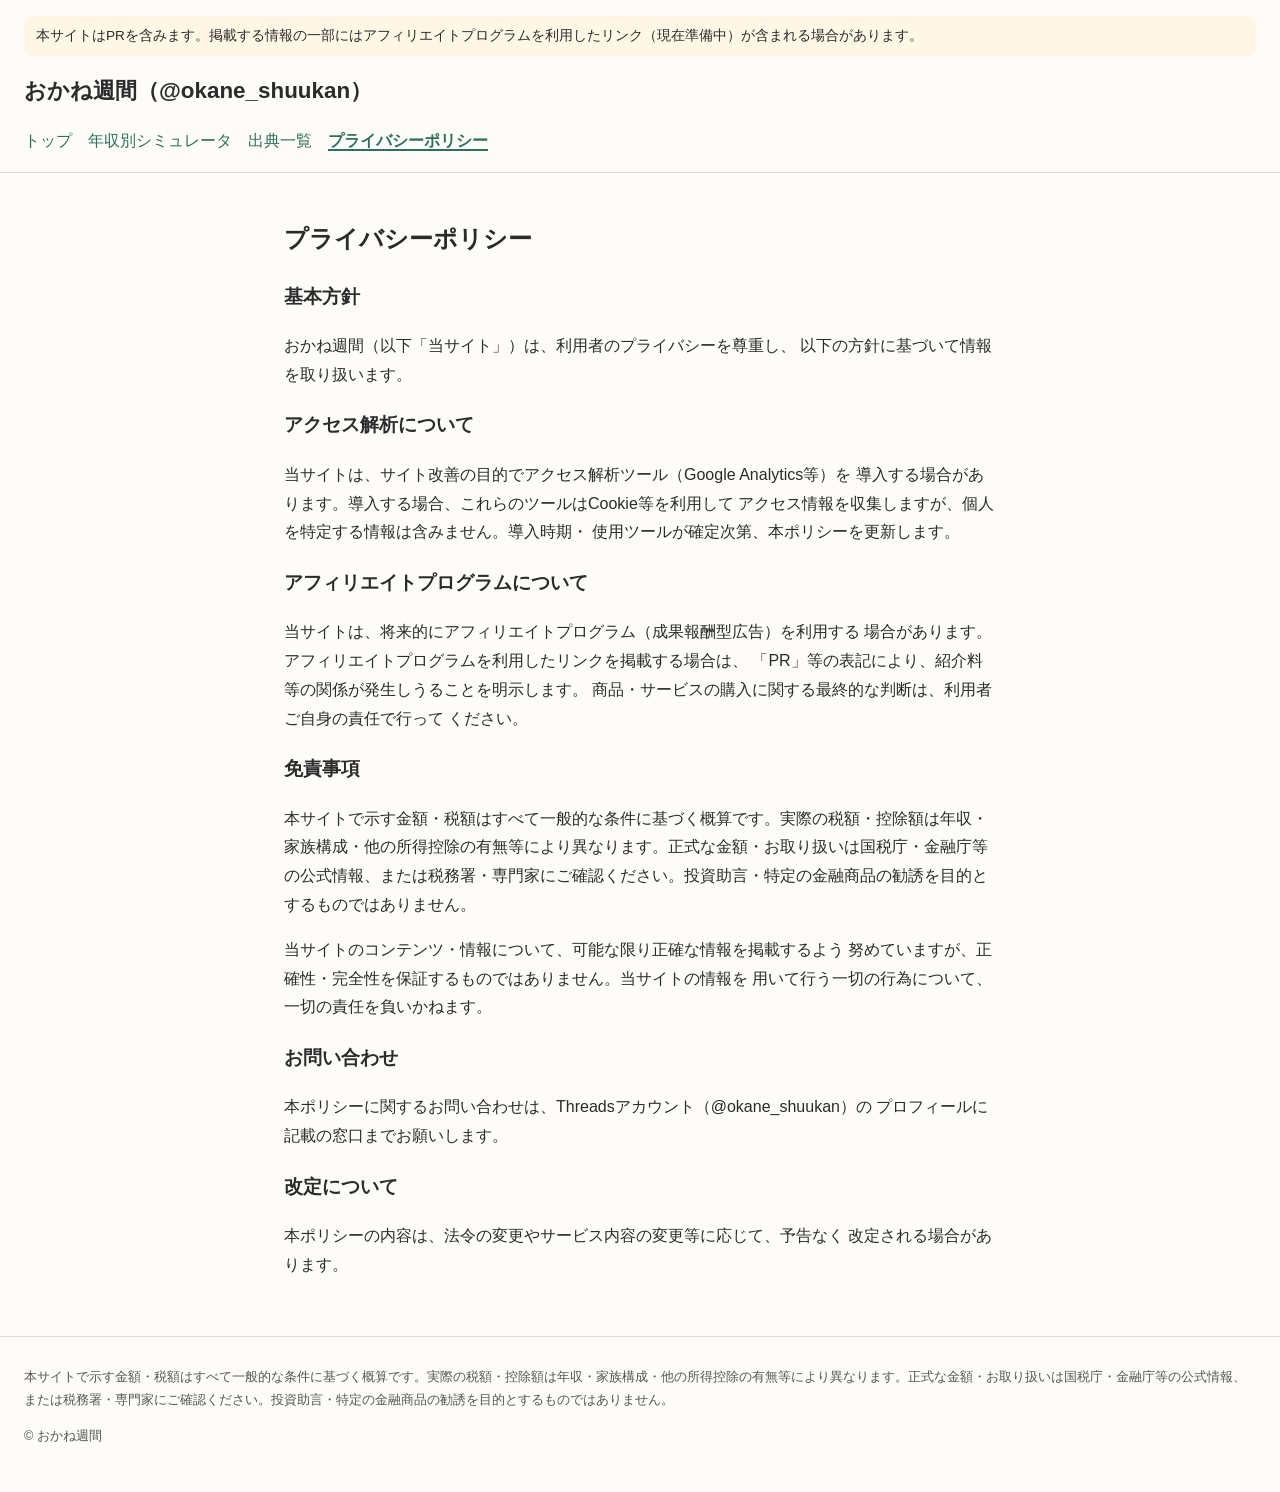
==== privacy.html @ e0138ebd "Initial commit: おかね週間 site" ====
<!DOCTYPE html>
<html lang="ja">
<head>
<meta charset="UTF-8">
<meta name="viewport" content="width=device-width, initial-scale=1.0">
<title>プライバシーポリシー｜おかね週間</title>
<link rel="stylesheet" href="css/style.css">
</head>
<body>
<header class="site-header">
  <p class="pr-banner">本サイトはPRを含みます。掲載する情報の一部にはアフィリエイトプログラムを利用したリンク（現在準備中）が含まれる場合があります。</p>
  <h1><a href="index.html">おかね週間（@okane_shuukan）</a></h1>
  <nav>
    <ul>
      <li><a href="index.html">トップ</a></li>
      <li><a href="simulator.html">年収別シミュレータ</a></li>
      <li><a href="sources.html">出典一覧</a></li>
      <li><a href="privacy.html" class="active">プライバシーポリシー</a></li>
    </ul>
  </nav>
</header>
<main>
  <section class="privacy">
    <h2>プライバシーポリシー</h2>

    <h3>基本方針</h3>
    <p>おかね週間（以下「当サイト」）は、利用者のプライバシーを尊重し、
    以下の方針に基づいて情報を取り扱います。</p>

    <h3>アクセス解析について</h3>
    <p>当サイトは、サイト改善の目的でアクセス解析ツール（Google Analytics等）を
    導入する場合があります。導入する場合、これらのツールはCookie等を利用して
    アクセス情報を収集しますが、個人を特定する情報は含みません。導入時期・
    使用ツールが確定次第、本ポリシーを更新します。</p>

    <h3>アフィリエイトプログラムについて</h3>
    <p>当サイトは、将来的にアフィリエイトプログラム（成果報酬型広告）を利用する
    場合があります。アフィリエイトプログラムを利用したリンクを掲載する場合は、
    「PR」等の表記により、紹介料等の関係が発生しうることを明示します。
    商品・サービスの購入に関する最終的な判断は、利用者ご自身の責任で行って
    ください。</p>

    <h3>免責事項</h3>
    <p>本サイトで示す金額・税額はすべて一般的な条件に基づく概算です。実際の税額・控除額は年収・家族構成・他の所得控除の有無等により異なります。正式な金額・お取り扱いは国税庁・金融庁等の公式情報、または税務署・専門家にご確認ください。投資助言・特定の金融商品の勧誘を目的とするものではありません。</p>
    <p>当サイトのコンテンツ・情報について、可能な限り正確な情報を掲載するよう
    努めていますが、正確性・完全性を保証するものではありません。当サイトの情報を
    用いて行う一切の行為について、一切の責任を負いかねます。</p>

    <h3>お問い合わせ</h3>
    <p>本ポリシーに関するお問い合わせは、Threadsアカウント（@okane_shuukan）の
    プロフィールに記載の窓口までお願いします。</p>

    <h3>改定について</h3>
    <p>本ポリシーの内容は、法令の変更やサービス内容の変更等に応じて、予告なく
    改定される場合があります。</p>
  </section>

</main>
<footer class="site-footer">
  <p class="disclaimer">本サイトで示す金額・税額はすべて一般的な条件に基づく概算です。実際の税額・控除額は年収・家族構成・他の所得控除の有無等により異なります。正式な金額・お取り扱いは国税庁・金融庁等の公式情報、または税務署・専門家にご確認ください。投資助言・特定の金融商品の勧誘を目的とするものではありません。</p>
  <p class="copyright">&copy; おかね週間</p>
</footer>
</body>
</html>
---- css/style.css ----
:root {
  --color-text: #2b2b2b;
  --color-bg: #fdfcf9;
  --color-accent: #2f6f5e;
  --color-border: #e2ddd2;
  --color-notice-bg: #fff7e6;
}

* {
  box-sizing: border-box;
}

body {
  margin: 0;
  font-family: "Hiragino Sans", "Yu Gothic", "Noto Sans JP", sans-serif;
  color: var(--color-text);
  background: var(--color-bg);
  line-height: 1.8;
}

a {
  color: var(--color-accent);
}

.site-header {
  border-bottom: 1px solid var(--color-border);
  padding: 0.5rem 1.5rem 1rem;
}

.pr-banner {
  background: var(--color-notice-bg);
  padding: 0.5rem 0.75rem;
  border-radius: 6px;
  font-size: 0.85rem;
  margin: 0.5rem 0;
}

.site-header h1 {
  font-size: 1.4rem;
}

.site-header h1 a {
  text-decoration: none;
  color: var(--color-text);
}

nav ul {
  list-style: none;
  display: flex;
  flex-wrap: wrap;
  gap: 1rem;
  padding: 0;
  margin: 0.5rem 0 0;
}

nav a {
  text-decoration: none;
}

nav a.active {
  font-weight: bold;
  border-bottom: 2px solid var(--color-accent);
}

main {
  max-width: 760px;
  margin: 0 auto;
  padding: 1.5rem;
}

.hero, .features, .cards, .notice, .sources, .simulator, .privacy {
  margin-bottom: 2rem;
}

.cards {
  display: flex;
  flex-wrap: wrap;
  gap: 1rem;
}

.card {
  display: block;
  flex: 1 1 260px;
  border: 1px solid var(--color-border);
  border-radius: 8px;
  padding: 1rem;
  text-decoration: none;
  color: var(--color-text);
}

.card h3 {
  margin-top: 0;
  color: var(--color-accent);
}

.notice {
  background: var(--color-notice-bg);
  border-radius: 8px;
  padding: 1rem 1.25rem;
}

table.sources-table {
  width: 100%;
  border-collapse: collapse;
}

.sources-table th, .sources-table td {
  border: 1px solid var(--color-border);
  padding: 0.5rem 0.75rem;
  text-align: left;
  font-size: 0.9rem;
  word-break: break-all;
}

form#sim-form {
  display: grid;
  gap: 0.5rem 1rem;
  grid-template-columns: max-content 1fr;
  align-items: center;
  max-width: 480px;
  margin: 1rem 0;
}

#sim-result {
  border: 1px solid var(--color-border);
  border-radius: 8px;
  padding: 1rem 1.25rem;
  margin-top: 1rem;
}

#sim-result dl {
  display: grid;
  grid-template-columns: max-content 1fr;
  gap: 0.25rem 1rem;
}

#sim-result dt {
  font-weight: bold;
}

.affiliate-pending {
  margin-top: 1.5rem;
}

.affiliate-list li {
  color: #777;
}

.affiliate-note {
  font-size: 0.85rem;
  color: #777;
}

.site-footer {
  border-top: 1px solid var(--color-border);
  padding: 1rem 1.5rem 2rem;
  font-size: 0.8rem;
  color: #555;
}
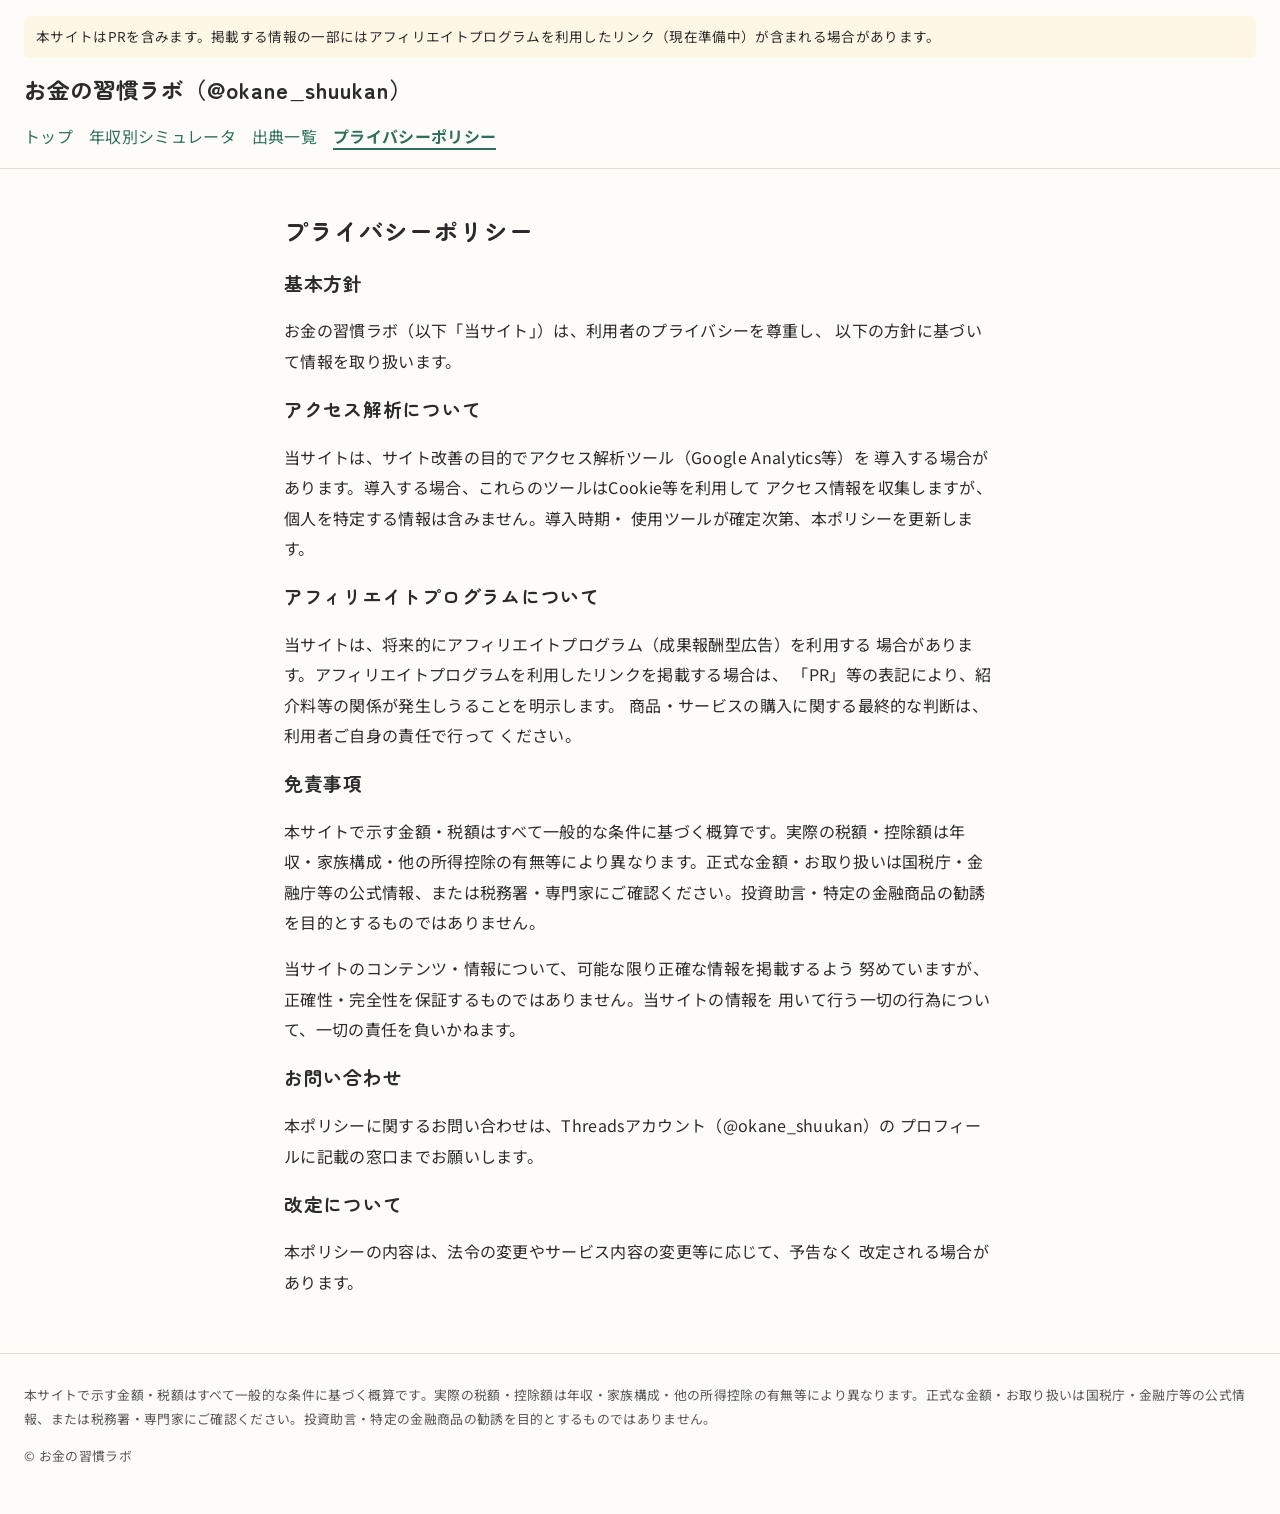
==== commit 66fdf623: "サイト名の誤変換を修正しGoogle Fontsを導入 「おかね週間」は誤変換のため正式ブランド名「お金の習慣ラボ」に修正。 本文はNoto Sans JP、見出し・サイト名はZen Maru Got" ====
--- a/privacy.html
+++ b/privacy.html
@@ -3,13 +3,13 @@
 <head>
 <meta charset="UTF-8">
 <meta name="viewport" content="width=device-width, initial-scale=1.0">
-<title>プライバシーポリシー｜おかね週間</title>
+<title>プライバシーポリシー｜お金の習慣ラボ</title>
 <link rel="stylesheet" href="css/style.css">
 </head>
 <body>
 <header class="site-header">
   <p class="pr-banner">本サイトはPRを含みます。掲載する情報の一部にはアフィリエイトプログラムを利用したリンク（現在準備中）が含まれる場合があります。</p>
-  <h1><a href="index.html">おかね週間（@okane_shuukan）</a></h1>
+  <h1><a href="index.html">お金の習慣ラボ（@okane_shuukan）</a></h1>
   <nav>
     <ul>
       <li><a href="index.html">トップ</a></li>
@@ -24,7 +24,7 @@
     <h2>プライバシーポリシー</h2>
 
     <h3>基本方針</h3>
-    <p>おかね週間（以下「当サイト」）は、利用者のプライバシーを尊重し、
+    <p>お金の習慣ラボ（以下「当サイト」）は、利用者のプライバシーを尊重し、
     以下の方針に基づいて情報を取り扱います。</p>
 
     <h3>アクセス解析について</h3>
@@ -58,7 +58,7 @@
 </main>
 <footer class="site-footer">
   <p class="disclaimer">本サイトで示す金額・税額はすべて一般的な条件に基づく概算です。実際の税額・控除額は年収・家族構成・他の所得控除の有無等により異なります。正式な金額・お取り扱いは国税庁・金融庁等の公式情報、または税務署・専門家にご確認ください。投資助言・特定の金融商品の勧誘を目的とするものではありません。</p>
-  <p class="copyright">&copy; おかね週間</p>
+  <p class="copyright">&copy; お金の習慣ラボ</p>
 </footer>
 </body>
 </html>
--- a/css/style.css
+++ b/css/style.css
@@ -1,9 +1,13 @@
+@import url('https://fonts.googleapis.com/css2?family=Noto+Sans+JP:wght@400;500;700&family=Zen+Maru+Gothic:wght@400;500;700&display=swap');
+
 :root {
   --color-text: #2b2b2b;
   --color-bg: #fdfcf9;
   --color-accent: #2f6f5e;
   --color-border: #e2ddd2;
   --color-notice-bg: #fff7e6;
+  --font-body: "Noto Sans JP", "Hiragino Sans", "Yu Gothic", sans-serif;
+  --font-heading: "Zen Maru Gothic", "Hiragino Maru Gothic ProN", "Yu Gothic", sans-serif;
 }
 
 * {
@@ -12,10 +16,17 @@
 
 body {
   margin: 0;
-  font-family: "Hiragino Sans", "Yu Gothic", "Noto Sans JP", sans-serif;
+  font-family: var(--font-body);
   color: var(--color-text);
   background: var(--color-bg);
-  line-height: 1.8;
+  line-height: 1.9;
+  letter-spacing: 0.02em;
+}
+
+h1, h2, h3 {
+  font-family: var(--font-heading);
+  letter-spacing: 0.04em;
+  line-height: 1.5;
 }
 
 a {
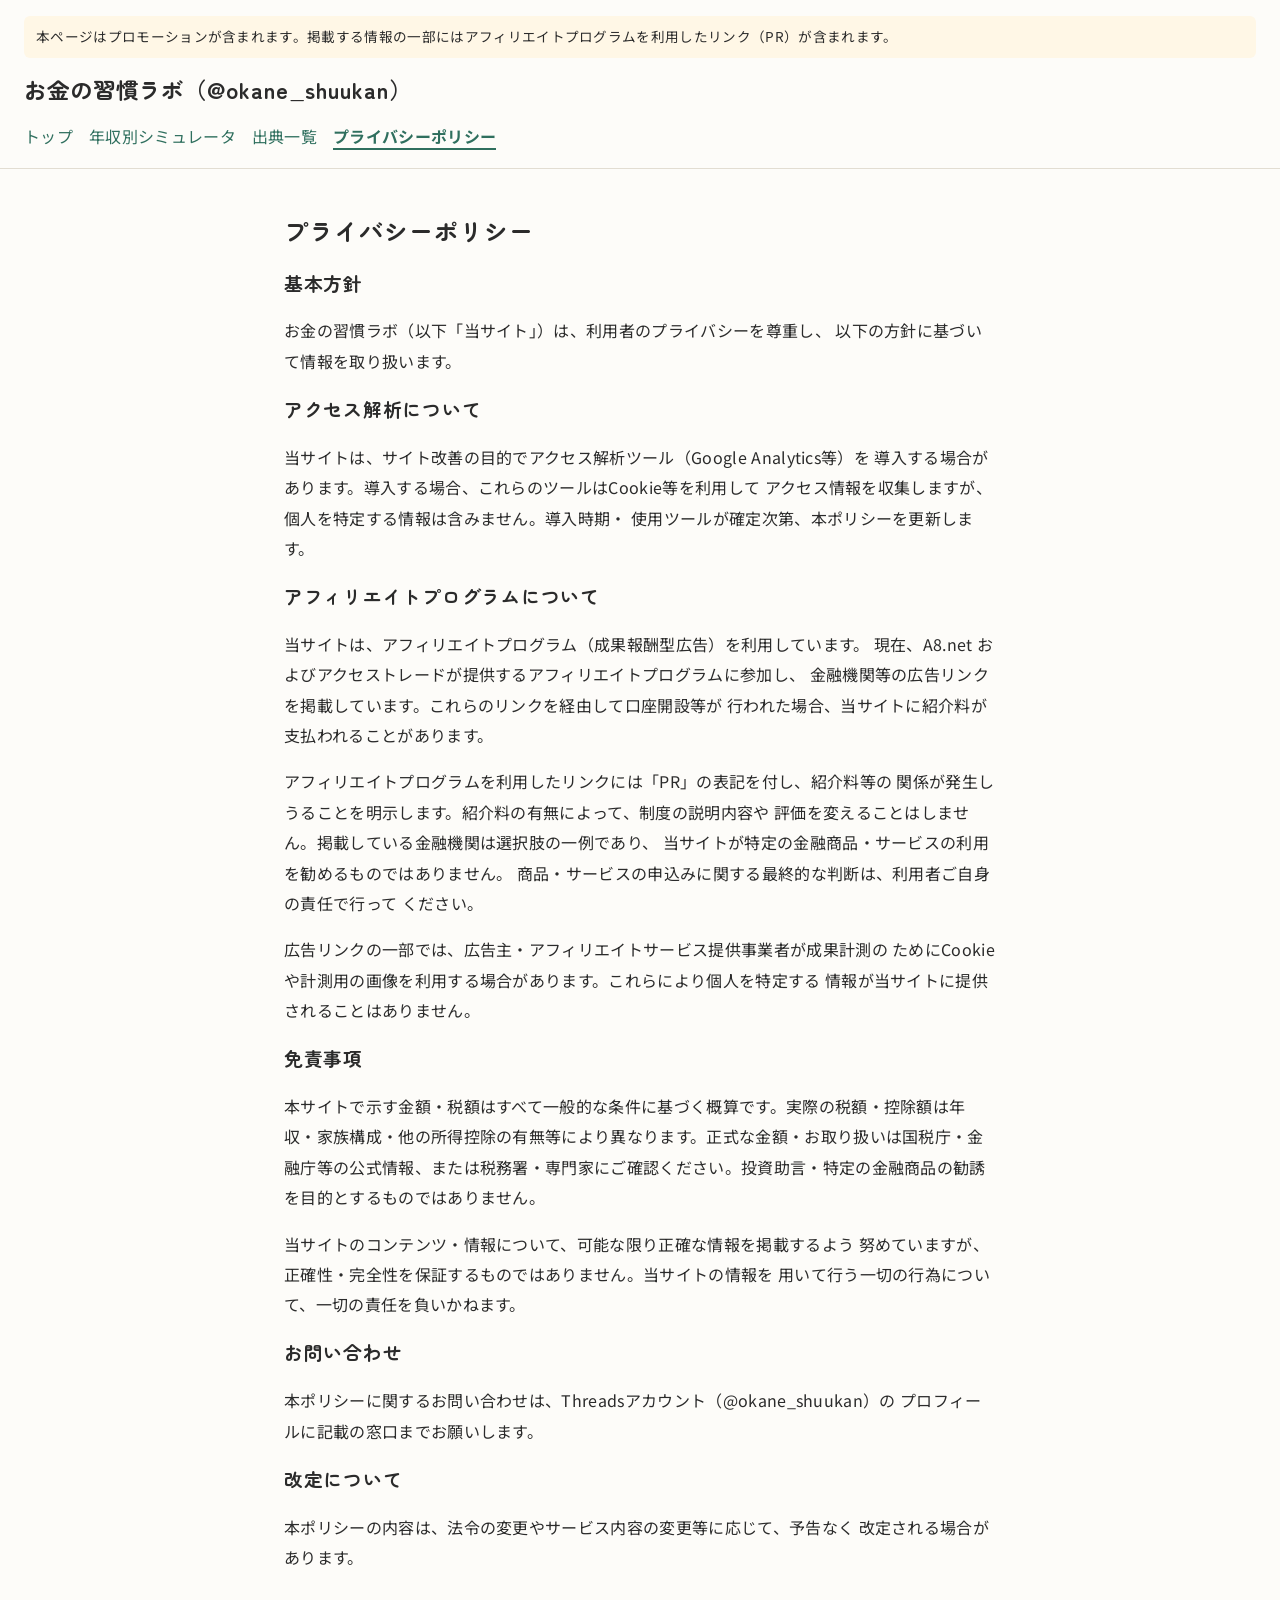
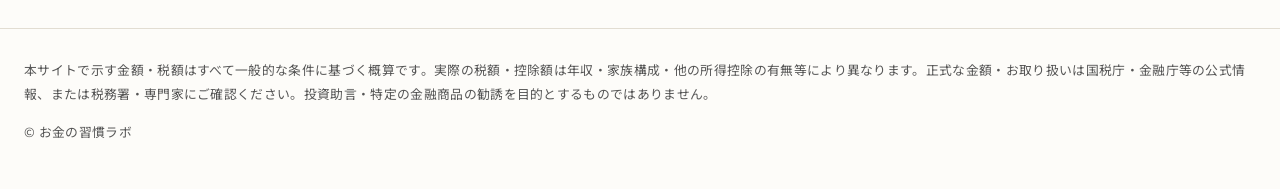
==== commit 41cb4781: "feat(affiliate): マネックス証券NISAの実リンク化 アクセストレードで承認されたマネックス証券（プログラムID 349213、素材ID 330320）の アフィリエイト素材を、新NI" ====
--- a/privacy.html
+++ b/privacy.html
@@ -8,7 +8,7 @@
 </head>
 <body>
 <header class="site-header">
-  <p class="pr-banner">本サイトはPRを含みます。掲載する情報の一部にはアフィリエイトプログラムを利用したリンク（現在準備中）が含まれる場合があります。</p>
+  <p class="pr-banner">本ページはプロモーションが含まれます。掲載する情報の一部にはアフィリエイトプログラムを利用したリンク（PR）が含まれます。</p>
   <h1><a href="index.html">お金の習慣ラボ（@okane_shuukan）</a></h1>
   <nav>
     <ul>
@@ -34,11 +34,19 @@
     使用ツールが確定次第、本ポリシーを更新します。</p>
 
     <h3>アフィリエイトプログラムについて</h3>
-    <p>当サイトは、将来的にアフィリエイトプログラム（成果報酬型広告）を利用する
-    場合があります。アフィリエイトプログラムを利用したリンクを掲載する場合は、
-    「PR」等の表記により、紹介料等の関係が発生しうることを明示します。
-    商品・サービスの購入に関する最終的な判断は、利用者ご自身の責任で行って
+    <p>当サイトは、アフィリエイトプログラム（成果報酬型広告）を利用しています。
+    現在、A8.net およびアクセストレードが提供するアフィリエイトプログラムに参加し、
+    金融機関等の広告リンクを掲載しています。これらのリンクを経由して口座開設等が
+    行われた場合、当サイトに紹介料が支払われることがあります。</p>
+    <p>アフィリエイトプログラムを利用したリンクには「PR」の表記を付し、紹介料等の
+    関係が発生しうることを明示します。紹介料の有無によって、制度の説明内容や
+    評価を変えることはしません。掲載している金融機関は選択肢の一例であり、
+    当サイトが特定の金融商品・サービスの利用を勧めるものではありません。
+    商品・サービスの申込みに関する最終的な判断は、利用者ご自身の責任で行って
     ください。</p>
+    <p>広告リンクの一部では、広告主・アフィリエイトサービス提供事業者が成果計測の
+    ためにCookieや計測用の画像を利用する場合があります。これらにより個人を特定する
+    情報が当サイトに提供されることはありません。</p>
 
     <h3>免責事項</h3>
     <p>本サイトで示す金額・税額はすべて一般的な条件に基づく概算です。実際の税額・控除額は年収・家族構成・他の所得控除の有無等により異なります。正式な金額・お取り扱いは国税庁・金融庁等の公式情報、または税務署・専門家にご確認ください。投資助言・特定の金融商品の勧誘を目的とするものではありません。</p>
--- a/css/style.css
+++ b/css/style.css
@@ -79,8 +79,13 @@
   padding: 1.5rem;
 }
 
-.hero, .features, .cards, .notice, .sources, .simulator, .privacy {
+.hero, .features, .cards, .notice, .sources, .simulator, .privacy, .articles, .article {
   margin-bottom: 2rem;
+}
+
+.article h3 {
+  color: var(--color-accent);
+  margin-top: 2rem;
 }
 
 .cards {
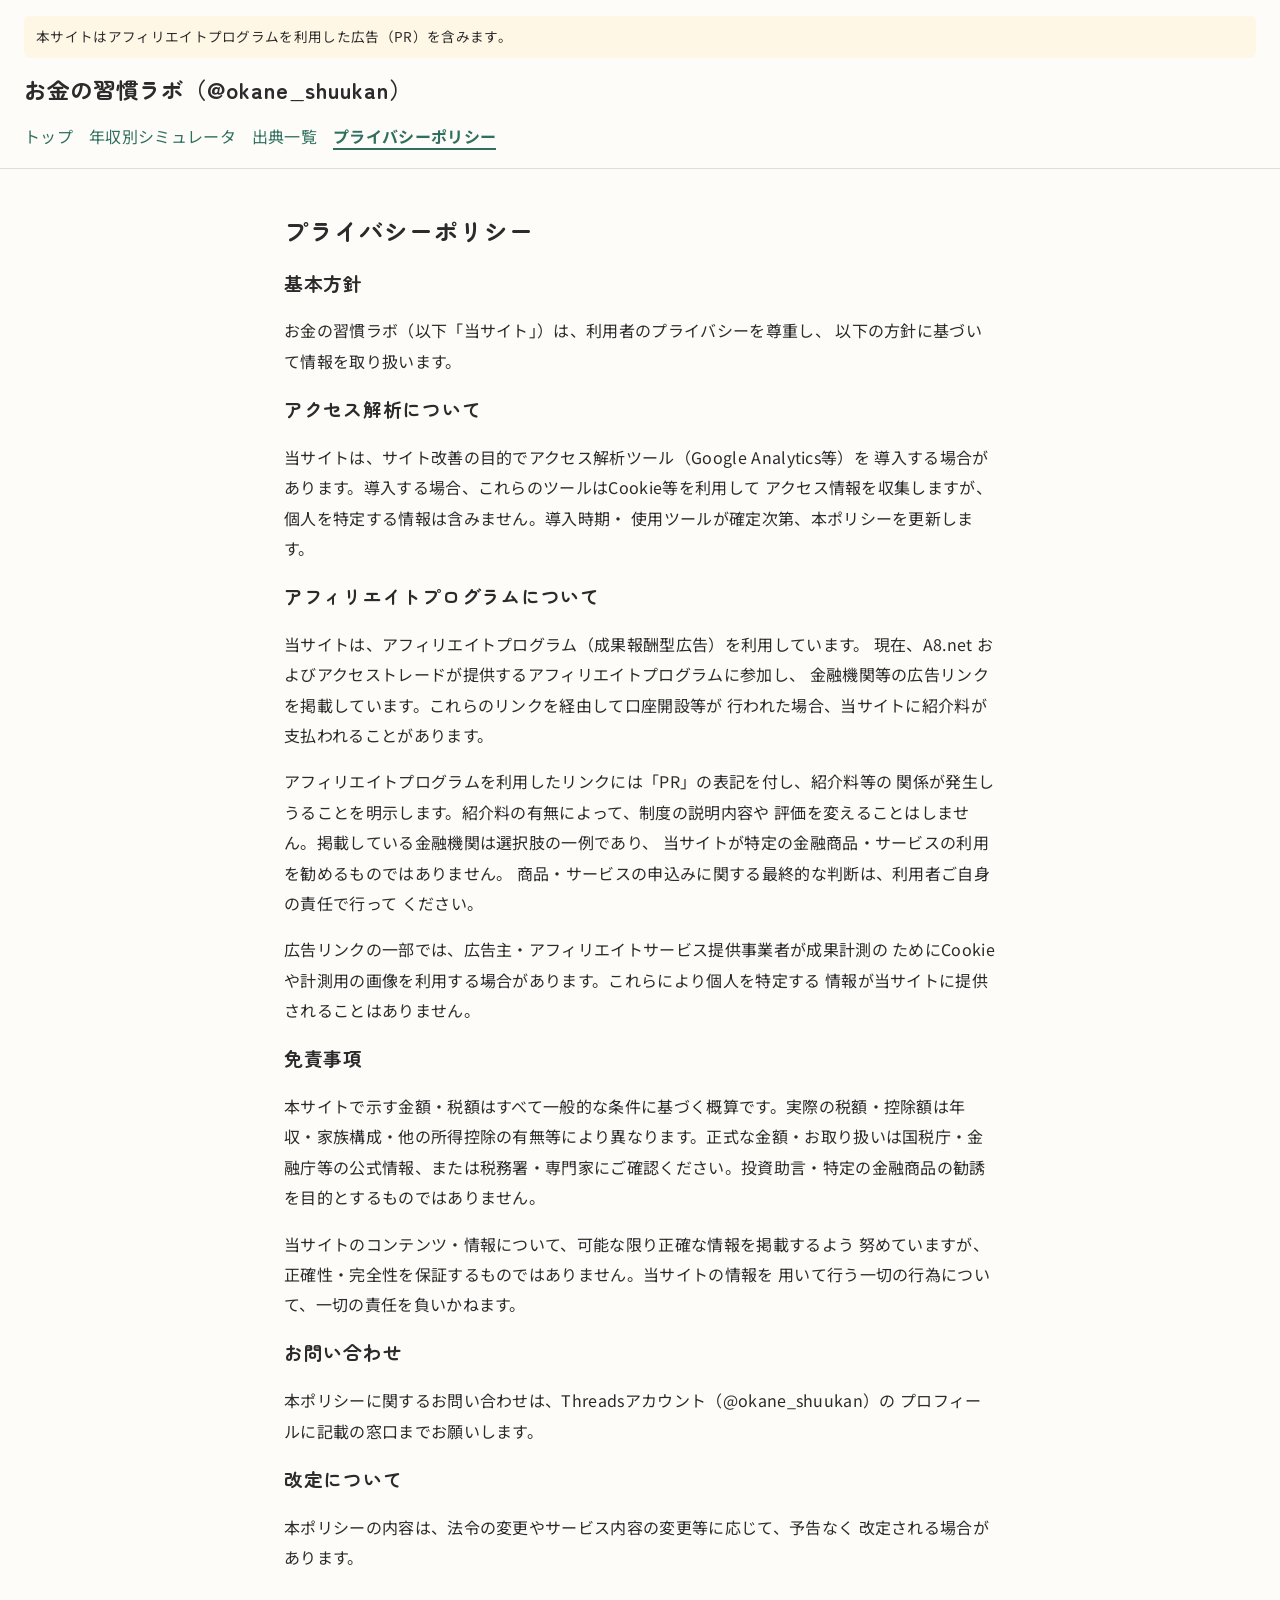
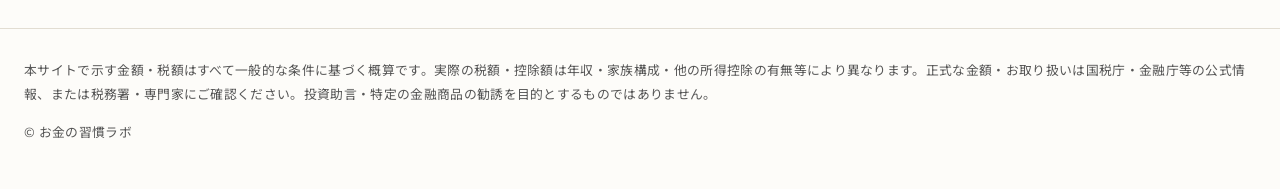
==== commit aaafe920: "fix(pr): PRバナーの文言を各ページの実態に合わせる 松井証券・マネックス証券の掲載開始後も、5ページ（トップ・出典一覧・広告リンクを 含まない解説記事3本）のPRバナーが「アフィリエイトプロ" ====
--- a/privacy.html
+++ b/privacy.html
@@ -8,7 +8,7 @@
 </head>
 <body>
 <header class="site-header">
-  <p class="pr-banner">本ページはプロモーションが含まれます。掲載する情報の一部にはアフィリエイトプログラムを利用したリンク（PR）が含まれます。</p>
+  <p class="pr-banner">本サイトはアフィリエイトプログラムを利用した広告（PR）を含みます。</p>
   <h1><a href="index.html">お金の習慣ラボ（@okane_shuukan）</a></h1>
   <nav>
     <ul>
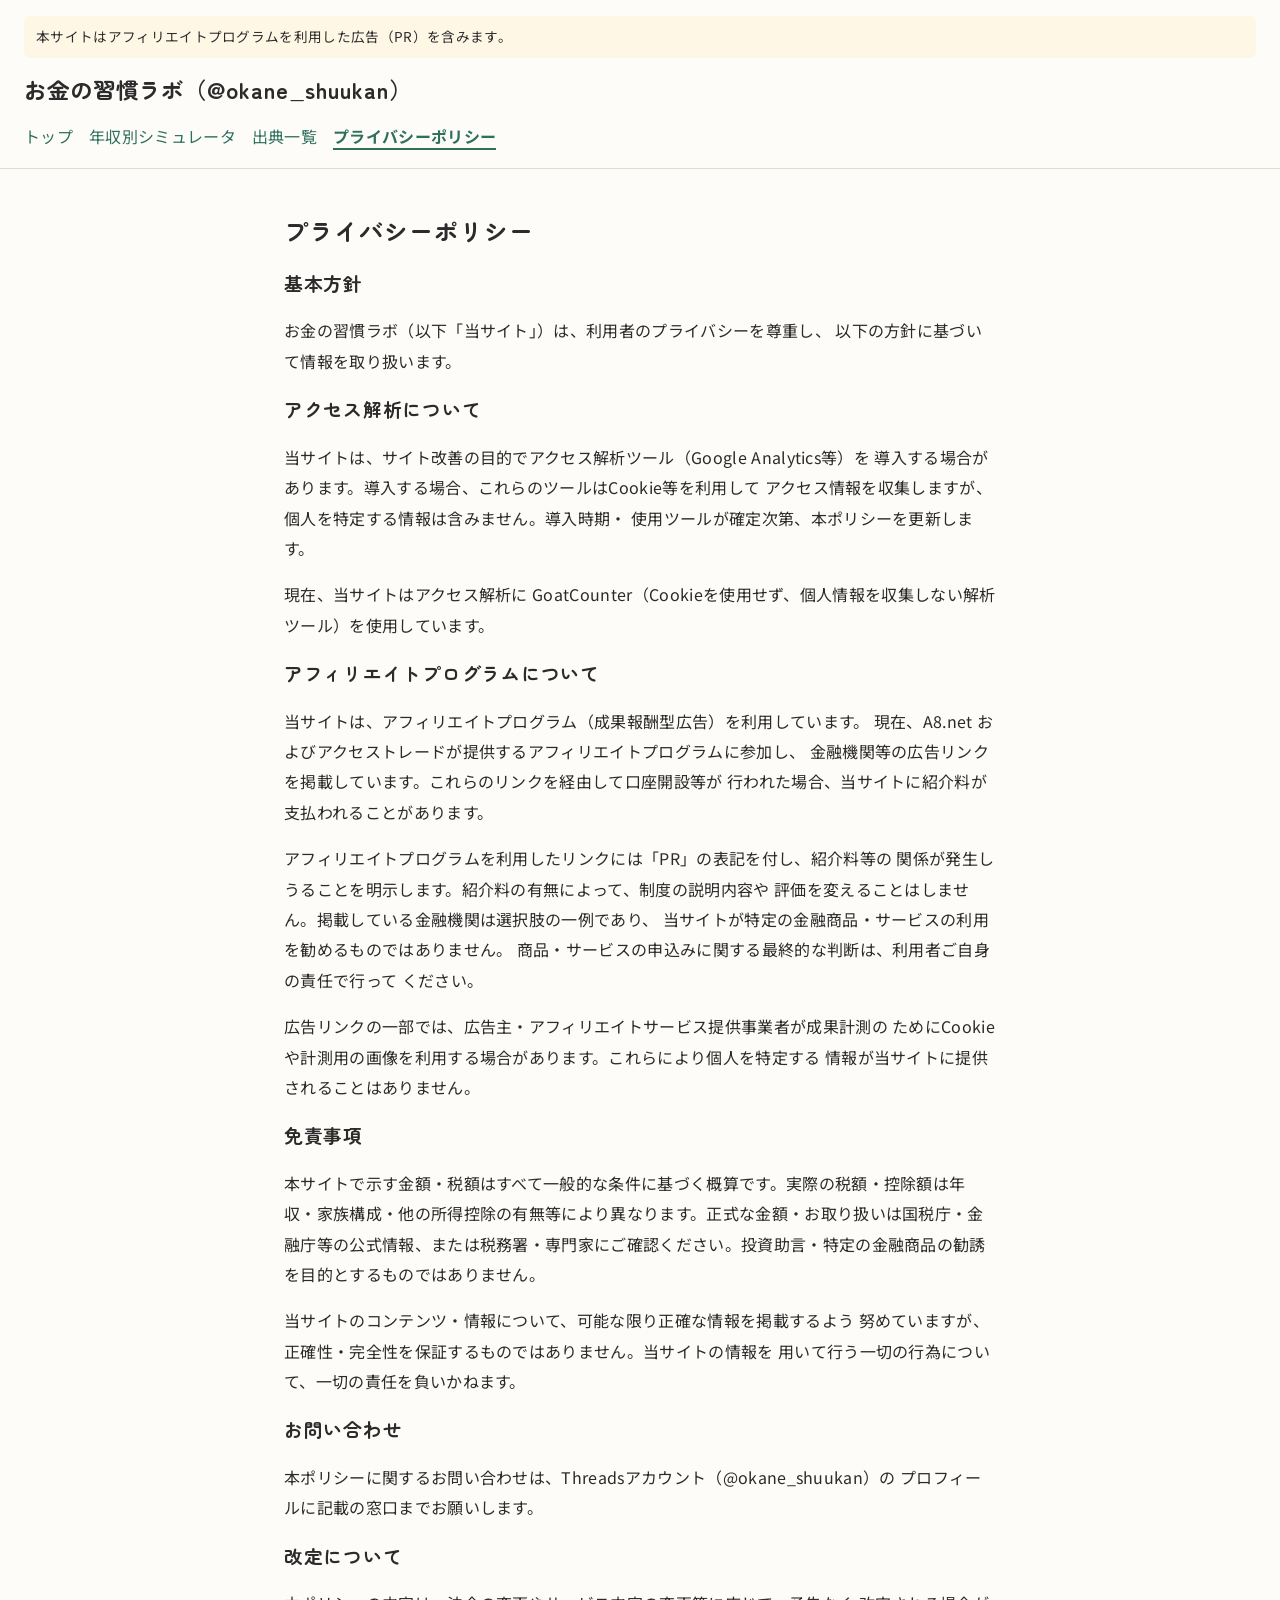
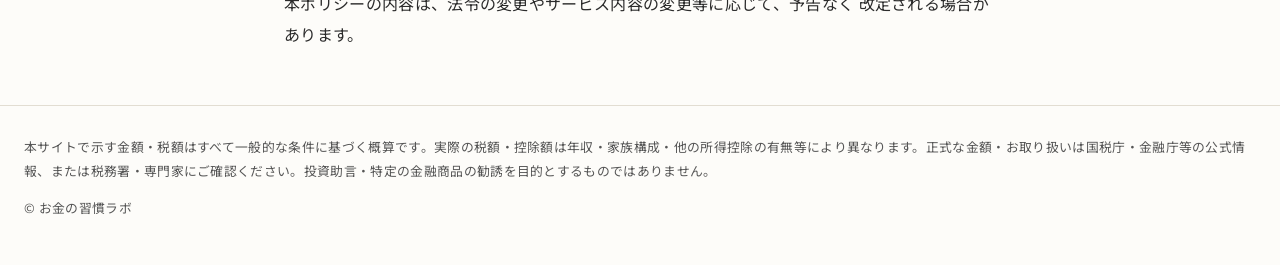
==== commit 026d22d8: "add GoatCounter analytics snippet to all pages Co-Authored-By: Claude Opus 5 <noreply@anthropic.com>" ====
--- a/privacy.html
+++ b/privacy.html
@@ -32,6 +32,7 @@
     導入する場合があります。導入する場合、これらのツールはCookie等を利用して
     アクセス情報を収集しますが、個人を特定する情報は含みません。導入時期・
     使用ツールが確定次第、本ポリシーを更新します。</p>
+    <p>現在、当サイトはアクセス解析に GoatCounter（Cookieを使用せず、個人情報を収集しない解析ツール）を使用しています。</p>
 
     <h3>アフィリエイトプログラムについて</h3>
     <p>当サイトは、アフィリエイトプログラム（成果報酬型広告）を利用しています。
@@ -68,5 +69,6 @@
   <p class="disclaimer">本サイトで示す金額・税額はすべて一般的な条件に基づく概算です。実際の税額・控除額は年収・家族構成・他の所得控除の有無等により異なります。正式な金額・お取り扱いは国税庁・金融庁等の公式情報、または税務署・専門家にご確認ください。投資助言・特定の金融商品の勧誘を目的とするものではありません。</p>
   <p class="copyright">&copy; お金の習慣ラボ</p>
 </footer>
+<script data-goatcounter="https://okane-shuukan.goatcounter.com/count" async src="//gc.zgo.at/count.js"></script>
 </body>
 </html>
--- a/css/style.css
+++ b/css/style.css
@@ -167,6 +167,40 @@
   color: #777;
 }
 
+/* --------------------------------------------------------------------------
+   制度数値の基準日と改正予告
+   金融ジャンルのため装飾は最小限。新しい色は増やさず :root のトークンのみ使う。
+   -------------------------------------------------------------------------- */
+.as-of {
+  font-size: 0.8rem;
+  color: #666;
+  margin-top: 0.4rem;
+}
+
+.amendment {
+  border: 1px solid var(--color-border);
+  border-left: 4px solid var(--color-accent);
+  border-radius: 4px;
+  padding: 0.75rem 1rem;
+  margin: 1.5rem 0;
+  font-size: 0.92rem;
+}
+
+.amendment h4 {
+  font-family: var(--font-heading);
+  font-size: 1rem;
+  margin: 0 0 0.5rem;
+}
+
+.amendment p:last-child,
+.amendment ul:last-child {
+  margin-bottom: 0;
+}
+
+.amendment ul {
+  padding-left: 1.2em;
+}
+
 .site-footer {
   border-top: 1px solid var(--color-border);
   padding: 1rem 1.5rem 2rem;
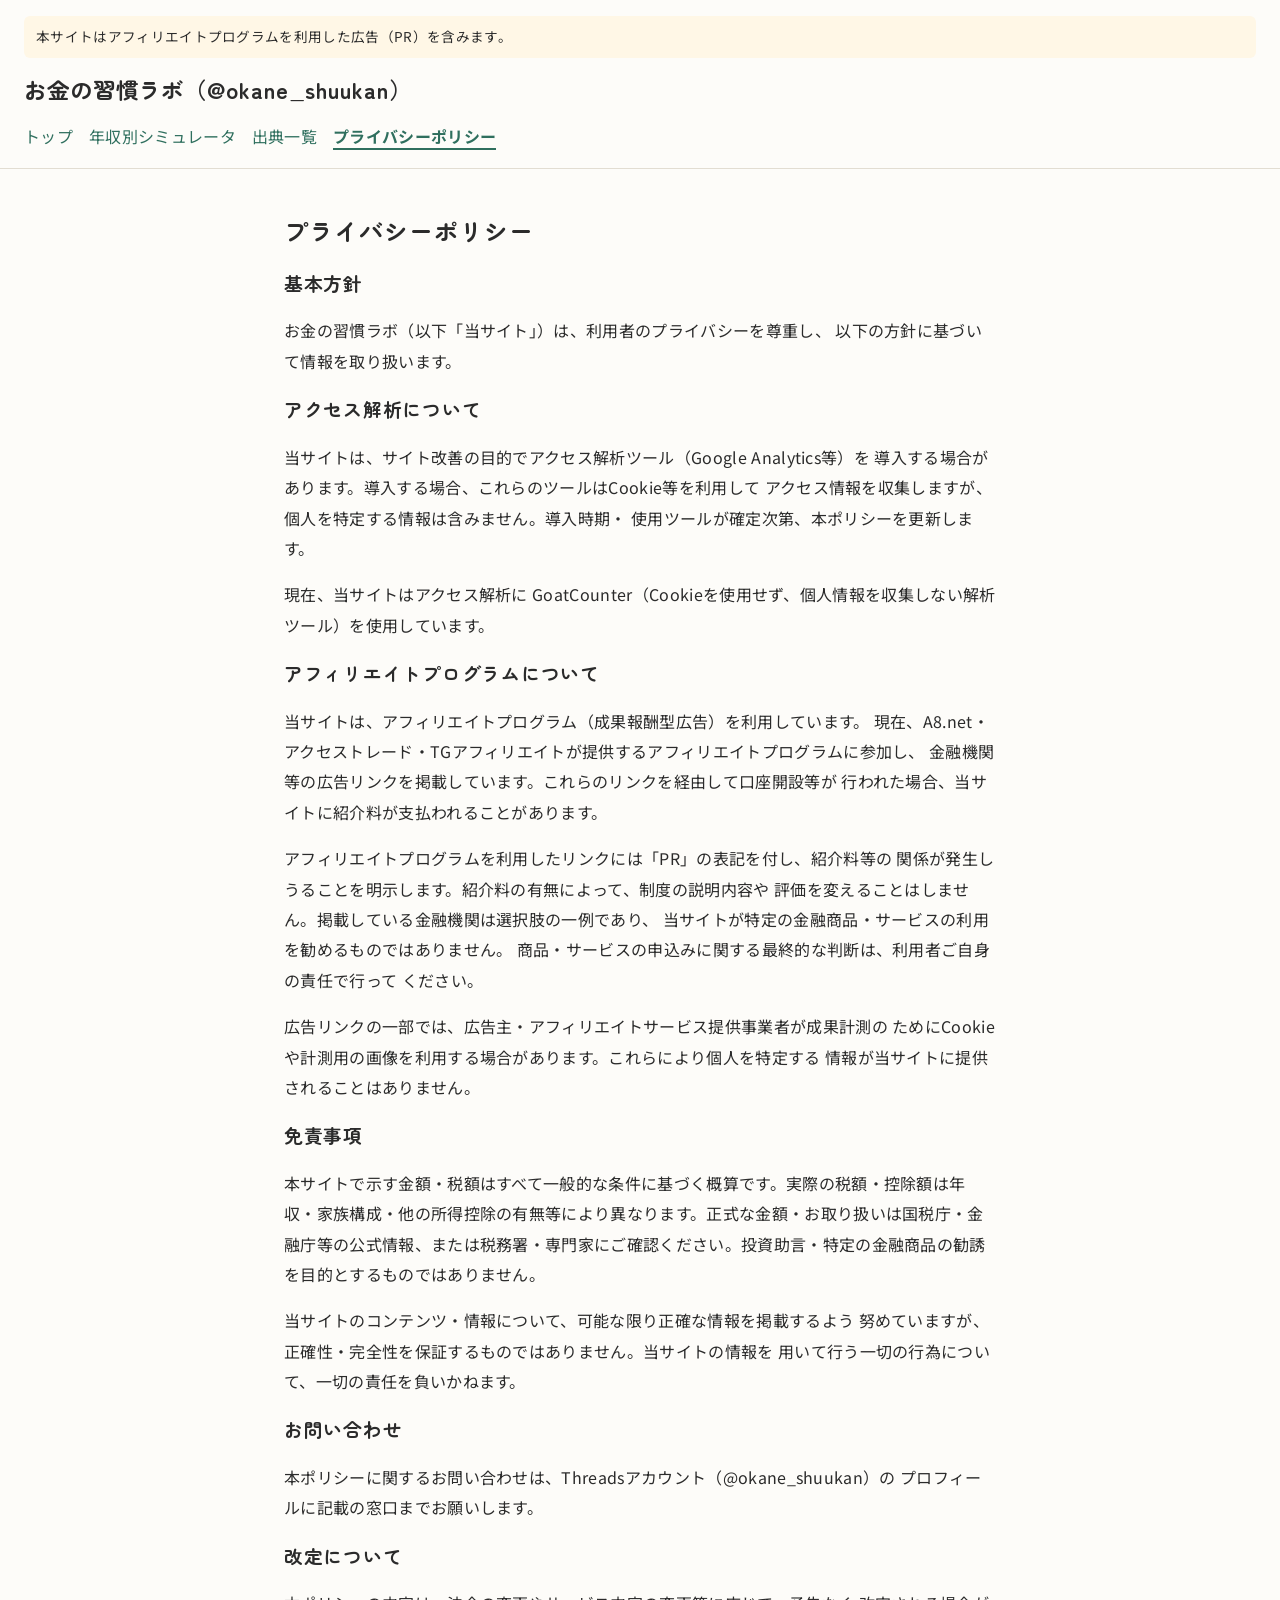
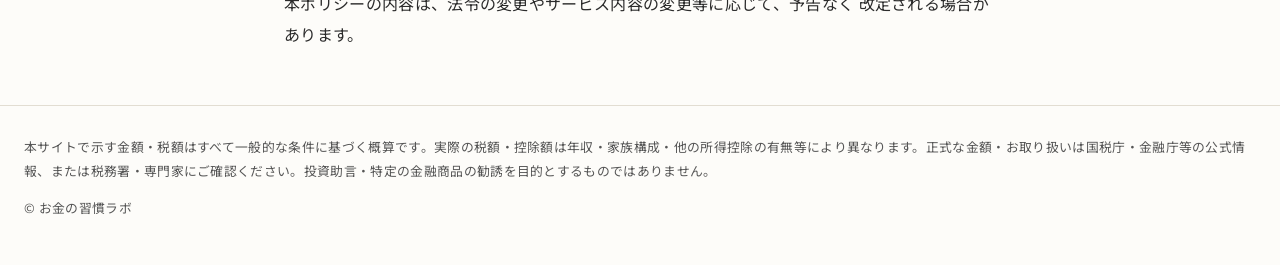
==== commit 2a7ec907: "feat(affiliate): 楽天証券NISA（TGアフィリエイト）の導線を追加 TGアフィリエイト リンクID928「NISA訴求汎用」（MID738）を、新NISA導線として articles" ====
--- a/privacy.html
+++ b/privacy.html
@@ -36,7 +36,7 @@
 
     <h3>アフィリエイトプログラムについて</h3>
     <p>当サイトは、アフィリエイトプログラム（成果報酬型広告）を利用しています。
-    現在、A8.net およびアクセストレードが提供するアフィリエイトプログラムに参加し、
+    現在、A8.net・アクセストレード・TGアフィリエイトが提供するアフィリエイトプログラムに参加し、
     金融機関等の広告リンクを掲載しています。これらのリンクを経由して口座開設等が
     行われた場合、当サイトに紹介料が支払われることがあります。</p>
     <p>アフィリエイトプログラムを利用したリンクには「PR」の表記を付し、紹介料等の
